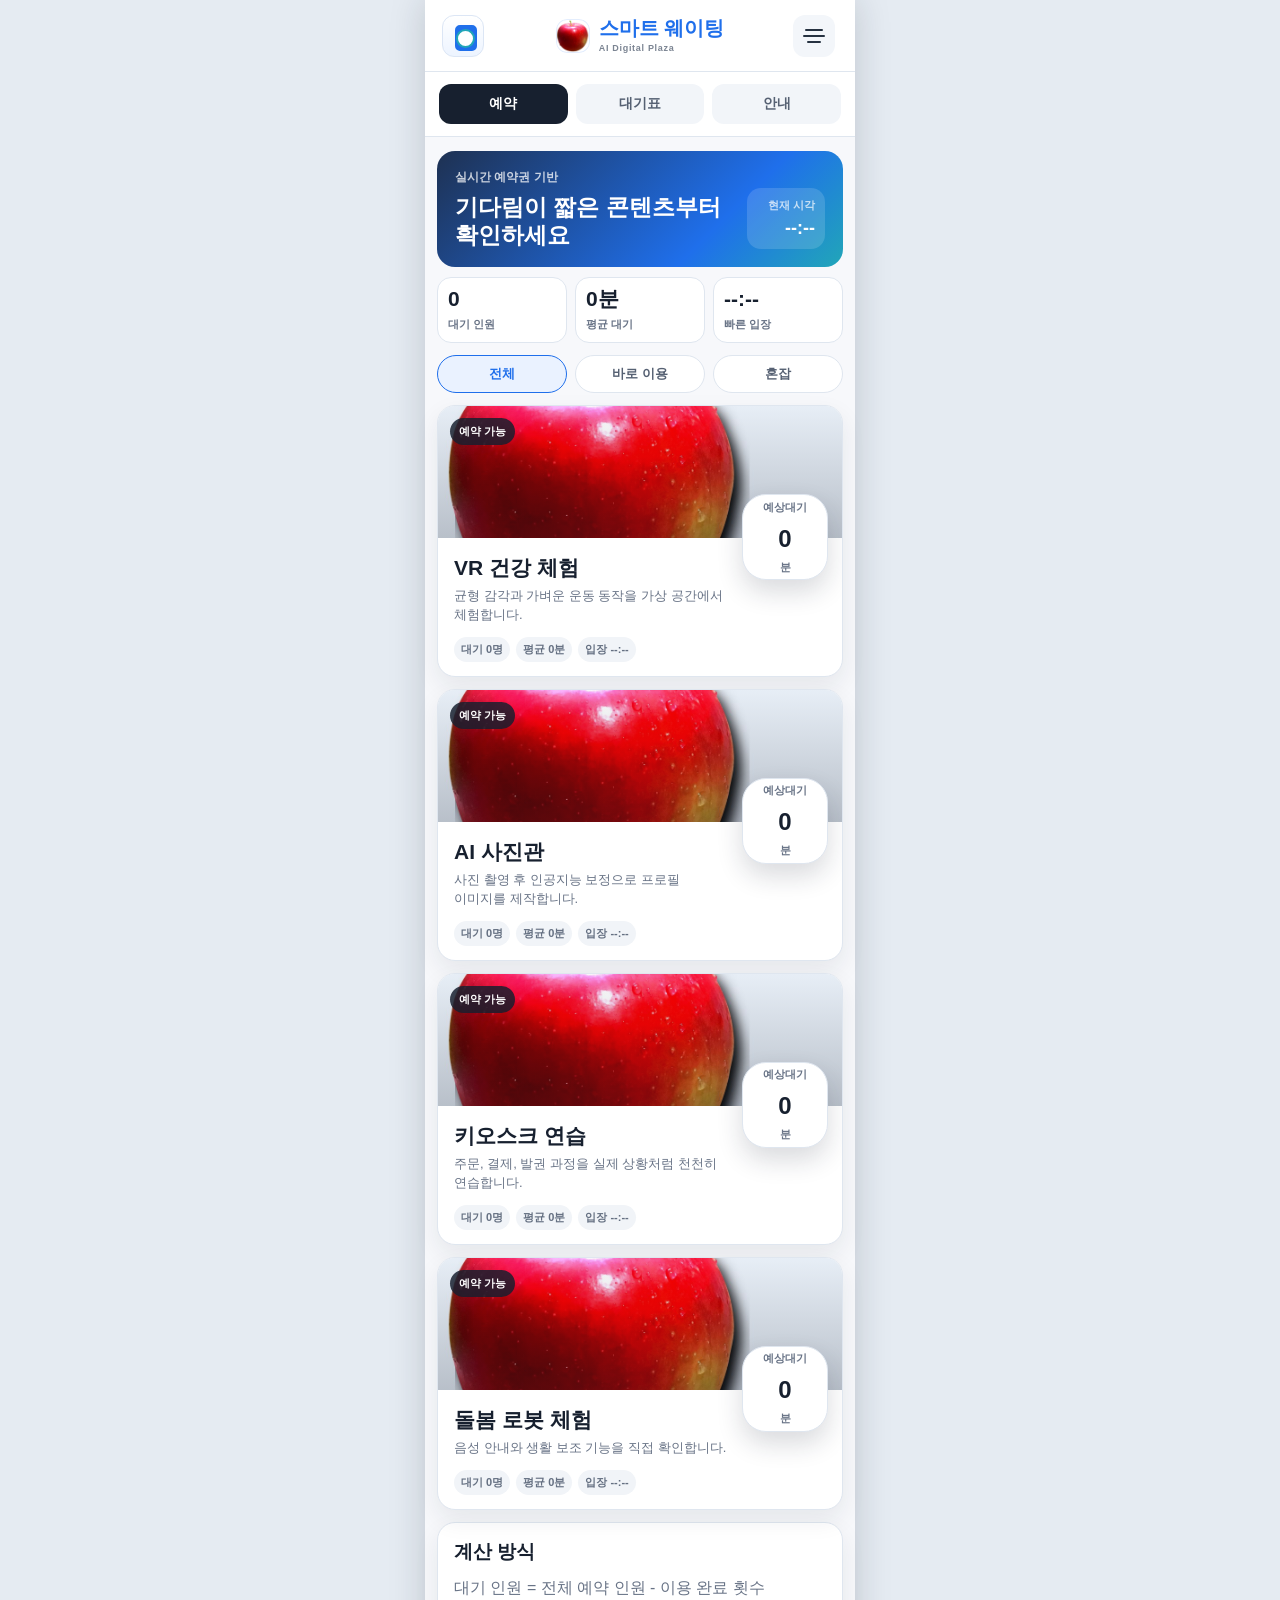
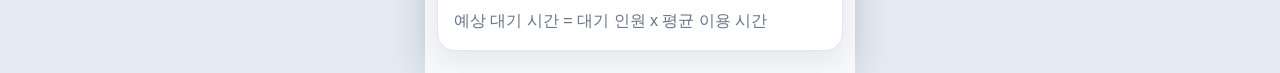
==== frontend/index.html @ effec650 "작업화나경 이전" ====
<!doctype html>
<html lang="ko">
<head>
  <meta charset="UTF-8">
  <meta name="viewport" content="width=device-width, initial-scale=1.0">
  <title>스마트 웨이팅 시스템</title>
  <link rel="stylesheet" href="css/styles.css">
</head>
<body data-page="home">
  <div class="app">
    <header class="app-header">
      <span class="service-icon" aria-hidden="true"></span>
      <a class="brand" href="index.html" aria-label="홈으로 이동">
        <img class="brand-logo" src="assets/apple-logo.png" alt="임시 서비스 로고">
        <span>
          <strong>스마트 웨이팅</strong>
          <small>AI Digital Plaza</small>
        </span>
      </a>
      <button class="header-button menu-button" data-menu-open aria-label="메뉴 열기">
        <span></span><span></span><span></span>
      </button>
    </header>

    <nav class="top-tabs" aria-label="주요 페이지">
      <a class="active" href="index.html">예약</a>
      <a href="ticket.html">대기표</a>
      <a href="info.html">안내</a>
    </nav>

    <main>
      <section class="hero">
        <div>
          <p>실시간 예약권 기반</p>
          <h1>기다림이 짧은 콘텐츠부터 확인하세요</h1>
        </div>
        <div class="hero-clock">
          <span>현재 시각</span>
          <strong id="nowTime">--:--</strong>
        </div>
      </section>

      <section class="summary-row">
        <div><strong id="totalWaiting">0</strong><span>대기 인원</span></div>
        <div><strong id="avgWait">0분</strong><span>평균 대기</span></div>
        <div><strong id="fastEntry">--:--</strong><span>빠른 입장</span></div>
      </section>

      <section class="filter-row" aria-label="콘텐츠 필터">
        <button class="active" data-filter="all">전체</button>
        <button data-filter="fast">바로 이용</button>
        <button data-filter="busy">혼잡</button>
      </section>

      <section class="card-list" aria-label="콘텐츠 목록">
        <article class="content-card" data-card="vr">
          <div class="visual visual-vr"><img src="assets/apple-content.jpg" alt="" aria-hidden="true"><span class="card-tag" data-status>예약 가능</span></div>
          <div class="wait-badge"><span>예상대기</span><strong data-wait>0</strong><small>분</small></div>
          <div class="card-body">
            <h2>VR 건강 체험</h2>
            <p>균형 감각과 가벼운 운동 동작을 가상 공간에서 체험합니다.</p>
            <div class="meta">
              <span data-people>대기 0명</span>
              <span data-average>평균 0분</span>
              <span data-entry>입장 --:--</span>
            </div>
          </div>
        </article>

        <article class="content-card" data-card="photo">
          <div class="visual visual-photo"><img src="assets/apple-content.jpg" alt="" aria-hidden="true"><span class="card-tag" data-status>예약 가능</span></div>
          <div class="wait-badge"><span>예상대기</span><strong data-wait>0</strong><small>분</small></div>
          <div class="card-body">
            <h2>AI 사진관</h2>
            <p>사진 촬영 후 인공지능 보정으로 프로필 이미지를 제작합니다.</p>
            <div class="meta">
              <span data-people>대기 0명</span>
              <span data-average>평균 0분</span>
              <span data-entry>입장 --:--</span>
            </div>
          </div>
        </article>

        <article class="content-card" data-card="kiosk">
          <div class="visual visual-kiosk"><img src="assets/apple-content.jpg" alt="" aria-hidden="true"><span class="card-tag" data-status>예약 가능</span></div>
          <div class="wait-badge"><span>예상대기</span><strong data-wait>0</strong><small>분</small></div>
          <div class="card-body">
            <h2>키오스크 연습</h2>
            <p>주문, 결제, 발권 과정을 실제 상황처럼 천천히 연습합니다.</p>
            <div class="meta">
              <span data-people>대기 0명</span>
              <span data-average>평균 0분</span>
              <span data-entry>입장 --:--</span>
            </div>
          </div>
        </article>

        <article class="content-card" data-card="robot">
          <div class="visual visual-robot"><img src="assets/apple-content.jpg" alt="" aria-hidden="true"><span class="card-tag" data-status>예약 가능</span></div>
          <div class="wait-badge"><span>예상대기</span><strong data-wait>0</strong><small>분</small></div>
          <div class="card-body">
            <h2>돌봄 로봇 체험</h2>
            <p>음성 안내와 생활 보조 기능을 직접 확인합니다.</p>
            <div class="meta">
              <span data-people>대기 0명</span>
              <span data-average>평균 0분</span>
              <span data-entry>입장 --:--</span>
            </div>
          </div>
        </article>
      </section>

      <section class="plain-card">
        <h2>계산 방식</h2>
        <p>대기 인원 = 전체 예약 인원 - 이용 완료 횟수</p>
        <p>예상 대기 시간 = 대기 인원 x 평균 이용 시간</p>
      </section>
    </main>
  </div>

  <aside class="drawer" id="drawer" aria-hidden="true">
    <div class="drawer-panel">
      <button class="drawer-close" data-menu-close aria-label="메뉴 닫기">닫기</button>
      <strong>스마트 웨이팅</strong>
      <a href="index.html">예약 현황</a>
      <a href="ticket.html">대기표 등록</a>
      <a href="info.html">서비스 안내</a>
      <a href="desktop.html">데스크탑 화면</a>
    </div>
  </aside>
  
  <div class="toast" id="toast"></div>
  
  <script src="./js/network.js" type="module"></script>
  <script src="js/data.js"></script>
  <script src="js/waiting.js"></script>
  <script src="js/ui.js"></script>
  <script src="js/app.js"></script>
</body>
</html>
---- frontend/css/styles.css ----
:root {
  --bg: #e5ebf2;
  --surface: #ffffff;
  --ink: #17202f;
  --muted: #687386;
  --line: #dfe6ef;
  --soft: #f3f6fa;
  --primary: #1f6feb;
  --primary-dark: #174ea6;
  --shadow: 0 10px 24px rgba(23, 32, 47, 0.08);
}

* {
  box-sizing: border-box;
}

body {
  margin: 0;
  min-height: 100vh;
  background: var(--bg);
  color: var(--ink);
  font-family: "Noto Sans KR", "Malgun Gothic", Arial, sans-serif;
  letter-spacing: 0;
}

a {
  color: inherit;
  text-decoration: none;
}

button,
input,
select {
  font: inherit;
}

button {
  cursor: pointer;
}

.app {
  width: min(430px, 100%);
  min-height: 100vh;
  margin: 0 auto;
  background: #f7f8fb;
  box-shadow: 0 0 34px rgba(23, 32, 47, 0.18);
}

.app-header {
  position: sticky;
  top: 0;
  z-index: 20;
  height: 72px;
  display: grid;
  grid-template-columns: 48px 1fr 48px;
  align-items: center;
  gap: 8px;
  padding: 0 14px;
  background: var(--surface);
  border-bottom: 1px solid var(--line);
}

.header-button {
  width: 42px;
  height: 42px;
  border: 0;
  border-radius: 12px;
  background: var(--soft);
  transition: transform .18s ease, background .18s ease;
}

.header-button:active {
  transform: scale(.96);
  background: #e8edf4;
}

.menu-button {
  display: grid;
  place-items: center;
  align-content: center;
  gap: 4px;
}

.menu-button span {
  width: 18px;
  height: 2px;
  display: block;
  border-radius: 999px;
  background: #263241;
  transition: width .18s ease;
}

.menu-button span:nth-child(2) {
  width: 22px;
}

.menu-button span:nth-child(3) {
  width: 14px;
}

.brand {
  display: flex;
  align-items: center;
  justify-content: center;
  gap: 9px;
  min-width: 0;
  text-align: left;
}

.brand strong {
  display: block;
  color: var(--primary);
  font-size: 20px;
  line-height: 1.05;
  font-weight: 900;
  letter-spacing: 0;
}

.brand small {
  display: block;
  margin-top: 4px;
  color: #7b8492;
  font-size: 9px;
  font-weight: 900;
  letter-spacing: 0.7px;
}

.brand-logo {
  width: 34px;
  height: 34px;
  object-fit: cover;
  border-radius: 11px;
  background: #fff;
  box-shadow: inset 0 0 0 1px rgba(31, 111, 235, .12);
}

.service-icon {
  justify-self: center;
  width: 42px;
  height: 42px;
  border-radius: 12px;
  background:
    linear-gradient(180deg, #ffffff, #edf4ff);
  border: 1px solid #dce6f5;
  position: relative;
}

.service-icon::before {
  content: "";
  position: absolute;
  left: 12px;
  top: 9px;
  width: 18px;
  height: 22px;
  border: 2px solid var(--primary);
  border-radius: 5px;
  background:
    linear-gradient(#fff 0 0) 4px 5px / 8px 2px no-repeat,
    linear-gradient(#fff 0 0) 4px 11px / 8px 2px no-repeat,
    var(--primary);
}

.service-icon::after {
  content: "";
  position: absolute;
  right: 8px;
  bottom: 8px;
  width: 15px;
  height: 15px;
  border: 2px solid #21a6b8;
  border-radius: 50%;
  background: #fff;
}

.service-icon::after {
  box-shadow: inset 0 0 0 3px #fff;
}

.top-tabs {
  display: grid;
  grid-template-columns: repeat(3, 1fr);
  gap: 8px;
  padding: 12px 14px;
  background: var(--surface);
  border-bottom: 1px solid var(--line);
}

.top-tabs a {
  min-height: 40px;
  display: grid;
  place-items: center;
  border-radius: 12px;
  background: #f2f5f9;
  color: #566173;
  font-size: 14px;
  font-weight: 900;
}

.top-tabs a.active {
  background: #17202f;
  color: #fff;
}

main {
  padding: 14px 12px 22px;
}

.hero {
  display: flex;
  justify-content: space-between;
  gap: 12px;
  align-items: end;
  padding: 18px;
  border-radius: 18px;
  background: linear-gradient(135deg, #1e3152, #1f6feb 68%, #21a6b8);
  color: #fff;
}

.hero p {
  margin: 0 0 7px;
  color: rgba(255, 255, 255, .76);
  font-size: 12px;
  font-weight: 900;
}

.hero h1 {
  margin: 0;
  font-size: 23px;
  line-height: 1.22;
  letter-spacing: 0;
}

.hero-clock {
  flex: 0 0 auto;
  min-width: 78px;
  padding: 10px;
  border-radius: 14px;
  background: rgba(255, 255, 255, .14);
  text-align: right;
}

.hero-clock span,
.summary-row span {
  display: block;
  font-size: 11px;
  color: rgba(255, 255, 255, .72);
  font-weight: 900;
}

.hero-clock strong {
  display: block;
  margin-top: 5px;
  font-size: 18px;
}

.summary-row {
  display: grid;
  grid-template-columns: repeat(3, 1fr);
  gap: 8px;
  margin-top: 10px;
}

.summary-row div {
  min-height: 66px;
  padding: 10px;
  border-radius: 14px;
  background: var(--surface);
  border: 1px solid var(--line);
}

.summary-row strong {
  display: block;
  font-size: 21px;
  line-height: 1;
}

.summary-row span {
  margin-top: 8px;
  color: var(--muted);
}

.filter-row {
  display: flex;
  gap: 8px;
  margin: 12px 0;
}

.filter-row button {
  flex: 1;
  min-height: 38px;
  border: 1px solid var(--line);
  border-radius: 999px;
  background: var(--surface);
  color: #566173;
  font-size: 13px;
  font-weight: 900;
}

.filter-row button.active {
  border-color: var(--primary);
  background: #eaf2ff;
  color: var(--primary);
}

.content-card {
  position: relative;
  margin-bottom: 12px;
  overflow: hidden;
  border: 1px solid var(--line);
  border-radius: 18px;
  background: var(--surface);
  box-shadow: var(--shadow);
  transition: transform .18s ease, box-shadow .18s ease;
}

.content-card:active {
  transform: scale(.995);
  box-shadow: 0 6px 18px rgba(23, 32, 47, 0.08);
}

.visual {
  height: 132px;
  position: relative;
  overflow: hidden;
  background: #edf2f8;
}

.visual img {
  position: absolute;
  inset: 0;
  width: 100%;
  height: 100%;
  object-fit: cover;
}

.visual::before {
  content: "";
  position: absolute;
  inset: 0;
  z-index: 1;
  background: linear-gradient(180deg, rgba(23,32,47,.02), rgba(23,32,47,.24));
}

.card-tag {
  position: absolute;
  left: 12px;
  top: 12px;
  z-index: 2;
  padding: 6px 9px;
  border-radius: 999px;
  background: rgba(23, 32, 47, .84);
  color: #fff;
  font-size: 11px;
  font-weight: 900;
}

.wait-badge {
  position: absolute;
  right: 14px;
  top: 88px;
  z-index: 3;
  width: 86px;
  height: 86px;
  display: grid;
  place-items: center;
  border: 1px solid var(--line);
  border-radius: 24px;
  background: #fff;
  text-align: center;
  box-shadow: 0 12px 26px rgba(23,32,47,.16);
}

.wait-badge span,
.wait-badge small {
  display: block;
  color: var(--muted);
  font-size: 11px;
  font-weight: 900;
}

.wait-badge strong {
  display: block;
  margin-top: 3px;
  color: var(--accent);
  font-size: 24px;
  line-height: 1;
}

.card-body {
  min-height: 118px;
  padding: 17px 112px 14px 16px;
}

.card-body h2 {
  margin: 0;
  font-size: 21px;
  line-height: 1.2;
  letter-spacing: 0;
}

.card-body p {
  margin: 7px 0 0;
  color: var(--muted);
  font-size: 13px;
  line-height: 1.45;
  word-break: keep-all;
}

.meta {
  display: flex;
  flex-wrap: wrap;
  gap: 6px;
  margin-top: 12px;
}

.meta span {
  padding: 5px 7px;
  border-radius: 999px;
  background: #f1f4f8;
  color: #657082;
  font-size: 11px;
  font-weight: 800;
}

.primary-action {
  min-height: 40px;
  display: grid;
  place-items: center;
  border: 1px solid var(--line);
  border-radius: 12px;
  background: #fff;
  color: #384456;
  font-size: 13px;
  font-weight: 900;
  width: 100%;
}

.primary-action {
  border-color: var(--accent, var(--primary));
  background: var(--accent, var(--primary));
  color: #fff;
}

.page-head {
  padding: 18px;
  border-radius: 18px;
  background: var(--surface);
  border: 1px solid var(--line);
}

.page-head h1 {
  margin: 0;
  font-size: 24px;
}

.page-head p {
  margin: 8px 0 0;
  color: var(--muted);
  line-height: 1.55;
  word-break: keep-all;
}

.plain-card,
.form-card {
  margin-top: 12px;
  padding: 16px;
  border: 1px solid var(--line);
  border-radius: 18px;
  background: var(--surface);
  box-shadow: var(--shadow);
}

.plain-card h2 {
  margin: 0 0 10px;
  font-size: 19px;
}

.plain-card p {
  margin: 8px 0 0;
  color: var(--muted);
  line-height: 1.6;
  word-break: keep-all;
}

.plain-card strong {
  color: var(--primary-dark);
}

.form-card {
  display: grid;
  gap: 12px;
}

.form-card label {
  display: grid;
  gap: 7px;
  color: #344054;
  font-size: 13px;
  font-weight: 900;
}

.form-card input,
.form-card select {
  width: 100%;
  min-height: 42px;
  border: 1px solid var(--line);
  border-radius: 12px;
  padding: 0 11px;
  background: #fff;
}

.desktop-shell {
  width: min(1120px, calc(100% - 40px));
  margin: 0 auto;
  padding: 32px 0 48px;
}

.desktop-header {
  display: flex;
  align-items: center;
  justify-content: space-between;
  gap: 18px;
  padding: 18px 22px;
  border: 1px solid var(--line);
  border-radius: 20px;
  background: var(--surface);
  box-shadow: var(--shadow);
}

.desktop-header .brand {
  justify-content: flex-start;
}

.desktop-nav {
  display: flex;
  gap: 8px;
}

.desktop-nav a {
  padding: 10px 14px;
  border-radius: 999px;
  background: #f2f5f9;
  color: #566173;
  font-size: 14px;
  font-weight: 900;
}

.desktop-nav a.active {
  background: #17202f;
  color: #fff;
}

.desktop-grid {
  display: grid;
  grid-template-columns: 1.1fr .9fr;
  gap: 16px;
  margin-top: 16px;
}

.desktop-panel {
  padding: 22px;
  border: 1px solid var(--line);
  border-radius: 20px;
  background: var(--surface);
  box-shadow: var(--shadow);
}

.desktop-panel h1,
.desktop-panel h2 {
  margin: 0;
  letter-spacing: 0;
}

.desktop-panel h1 {
  font-size: 34px;
  line-height: 1.18;
}

.desktop-panel h2 {
  font-size: 21px;
}

.desktop-panel p {
  color: var(--muted);
  line-height: 1.65;
  word-break: keep-all;
}

.desktop-image {
  min-height: 280px;
  border-radius: 18px;
  background: url("../assets/apple-content.jpg") center / cover no-repeat;
}

.desktop-stats {
  display: grid;
  grid-template-columns: repeat(3, 1fr);
  gap: 10px;
  margin-top: 18px;
}

.desktop-stats div {
  padding: 16px;
  border-radius: 16px;
  background: #f3f6fa;
}

.desktop-stats strong {
  display: block;
  font-size: 26px;
}

.desktop-stats span {
  display: block;
  margin-top: 7px;
  color: var(--muted);
  font-size: 13px;
  font-weight: 900;
}

@media (max-width: 760px) {
  .desktop-shell {
    width: min(430px, 100%);
    padding: 0;
  }

  .desktop-header,
  .desktop-grid {
    border-radius: 0;
    grid-template-columns: 1fr;
  }

  .desktop-header {
    align-items: flex-start;
    flex-direction: column;
  }

  .desktop-stats {
    grid-template-columns: 1fr;
  }
}

.drawer {
  position: fixed;
  inset: 0;
  z-index: 50;
  display: none;
  background: rgba(17, 24, 39, .42);
  backdrop-filter: blur(2px);
}

.drawer.open {
  display: block;
}

.drawer-panel {
  width: min(310px, 82vw);
  height: 100%;
  padding: 22px;
  background: #fff;
  box-shadow: 16px 0 40px rgba(0,0,0,.18);
  transform: translateX(-12px);
  animation: drawerIn .18s ease forwards;
}

@keyframes drawerIn {
  to {
    transform: translateX(0);
  }
}

.drawer-panel strong {
  display: block;
  margin: 12px 0 18px;
  font-size: 22px;
}

.drawer-panel a {
  display: flex;
  align-items: center;
  gap: 10px;
  padding: 14px 0;
  border-bottom: 1px solid var(--line);
  color: #344054;
  font-weight: 900;
}

.drawer-panel a::before {
  content: "";
  width: 8px;
  height: 8px;
  border-radius: 50%;
  background: var(--primary);
  opacity: .7;
}

.drawer-close {
  min-height: 36px;
  border: 0;
  border-radius: 10px;
  padding: 0 12px;
  background: var(--soft);
  color: #344054;
  font-weight: 900;
}

.toast {
  position: fixed;
  left: 50%;
  bottom: 24px;
  z-index: 70;
  width: min(390px, calc(100% - 28px));
  padding: 12px 14px;
  border-radius: 14px;
  background: #17202f;
  color: #fff;
  font-size: 13px;
  transform: translateX(-50%) translateY(20px);
  opacity: 0;
  pointer-events: none;
  transition: .22s ease;
}

.toast.show {
  opacity: 1;
  transform: translateX(-50%) translateY(0);
}

@media (max-width: 360px) {
  .brand strong {
    font-size: 18px;
  }

  .card-body {
    padding-right: 104px;
  }

  .wait-badge {
    right: 10px;
    width: 80px;
    height: 80px;
  }
}
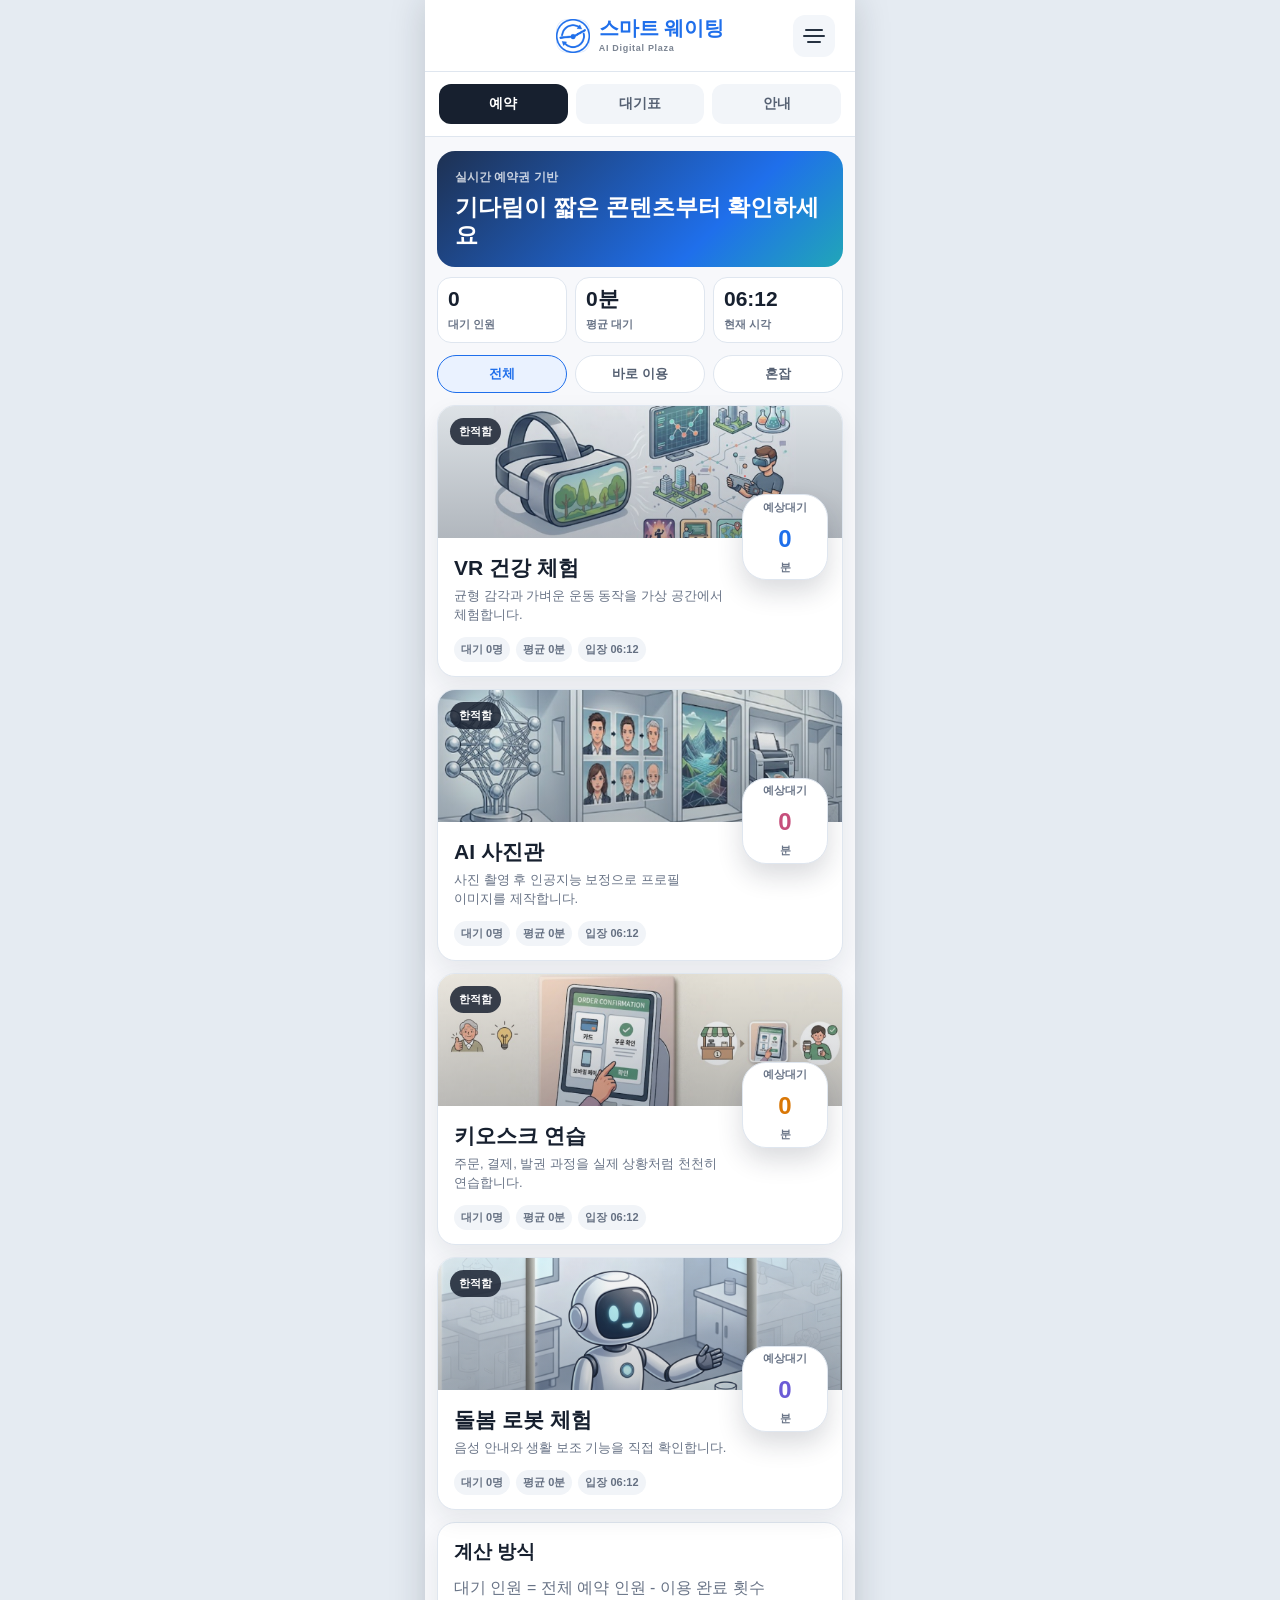
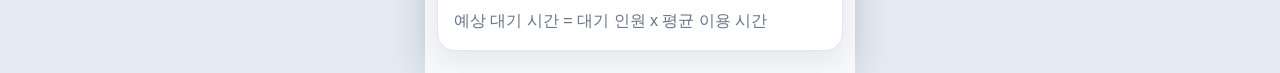
==== commit dfaf50c4: "ver 1.1" ====
--- a/frontend/index.html
+++ b/frontend/index.html
@@ -11,7 +11,7 @@
     <header class="app-header">
       <span class="service-icon" aria-hidden="true"></span>
       <a class="brand" href="index.html" aria-label="홈으로 이동">
-        <img class="brand-logo" src="assets/apple-logo.png" alt="임시 서비스 로고">
+        <img class="brand-logo" src="assets/logo.png" alt="임시 서비스 로고">
         <span>
           <strong>스마트 웨이팅</strong>
           <small>AI Digital Plaza</small>
@@ -34,16 +34,12 @@
           <p>실시간 예약권 기반</p>
           <h1>기다림이 짧은 콘텐츠부터 확인하세요</h1>
         </div>
-        <div class="hero-clock">
-          <span>현재 시각</span>
-          <strong id="nowTime">--:--</strong>
-        </div>
       </section>
 
       <section class="summary-row">
         <div><strong id="totalWaiting">0</strong><span>대기 인원</span></div>
         <div><strong id="avgWait">0분</strong><span>평균 대기</span></div>
-        <div><strong id="fastEntry">--:--</strong><span>빠른 입장</span></div>
+        <div><strong id="fastEntry">--:--</strong><span>현재 시각</span></div>
       </section>
 
       <section class="filter-row" aria-label="콘텐츠 필터">
@@ -54,7 +50,7 @@
 
       <section class="card-list" aria-label="콘텐츠 목록">
         <article class="content-card" data-card="vr">
-          <div class="visual visual-vr"><img src="assets/apple-content.jpg" alt="" aria-hidden="true"><span class="card-tag" data-status>예약 가능</span></div>
+          <div class="visual visual-vr"><img src="assets/vr.png" alt="" aria-hidden="true"><span class="card-tag" data-status>예약 가능</span></div>
           <div class="wait-badge"><span>예상대기</span><strong data-wait>0</strong><small>분</small></div>
           <div class="card-body">
             <h2>VR 건강 체험</h2>
@@ -68,7 +64,7 @@
         </article>
 
         <article class="content-card" data-card="photo">
-          <div class="visual visual-photo"><img src="assets/apple-content.jpg" alt="" aria-hidden="true"><span class="card-tag" data-status>예약 가능</span></div>
+          <div class="visual visual-photo"><img src="assets/photo.png" alt="" aria-hidden="true"><span class="card-tag" data-status>예약 가능</span></div>
           <div class="wait-badge"><span>예상대기</span><strong data-wait>0</strong><small>분</small></div>
           <div class="card-body">
             <h2>AI 사진관</h2>
@@ -82,7 +78,7 @@
         </article>
 
         <article class="content-card" data-card="kiosk">
-          <div class="visual visual-kiosk"><img src="assets/apple-content.jpg" alt="" aria-hidden="true"><span class="card-tag" data-status>예약 가능</span></div>
+          <div class="visual visual-kiosk"><img src="assets/kiosk.png" alt="" aria-hidden="true"><span class="card-tag" data-status>예약 가능</span></div>
           <div class="wait-badge"><span>예상대기</span><strong data-wait>0</strong><small>분</small></div>
           <div class="card-body">
             <h2>키오스크 연습</h2>
@@ -96,7 +92,7 @@
         </article>
 
         <article class="content-card" data-card="robot">
-          <div class="visual visual-robot"><img src="assets/apple-content.jpg" alt="" aria-hidden="true"><span class="card-tag" data-status>예약 가능</span></div>
+          <div class="visual visual-robot"><img src="assets/robot.png" alt="" aria-hidden="true"><span class="card-tag" data-status>예약 가능</span></div>
           <div class="wait-badge"><span>예상대기</span><strong data-wait>0</strong><small>분</small></div>
           <div class="card-body">
             <h2>돌봄 로봇 체험</h2>
@@ -125,7 +121,7 @@
       <a href="index.html">예약 현황</a>
       <a href="ticket.html">대기표 등록</a>
       <a href="info.html">서비스 안내</a>
-      <a href="desktop.html">데스크탑 화면</a>
+      <!-- <a href="desktop.html">데스크탑 화면</a> -->
     </div>
   </aside>
   
--- a/frontend/css/styles.css
+++ b/frontend/css/styles.css
@@ -134,7 +134,7 @@
   box-shadow: inset 0 0 0 1px rgba(31, 111, 235, .12);
 }
 
-.service-icon {
+/* .service-icon {
   justify-self: center;
   width: 42px;
   height: 42px;
@@ -174,7 +174,7 @@
 
 .service-icon::after {
   box-shadow: inset 0 0 0 3px #fff;
-}
+} */
 
 .top-tabs {
   display: grid;
